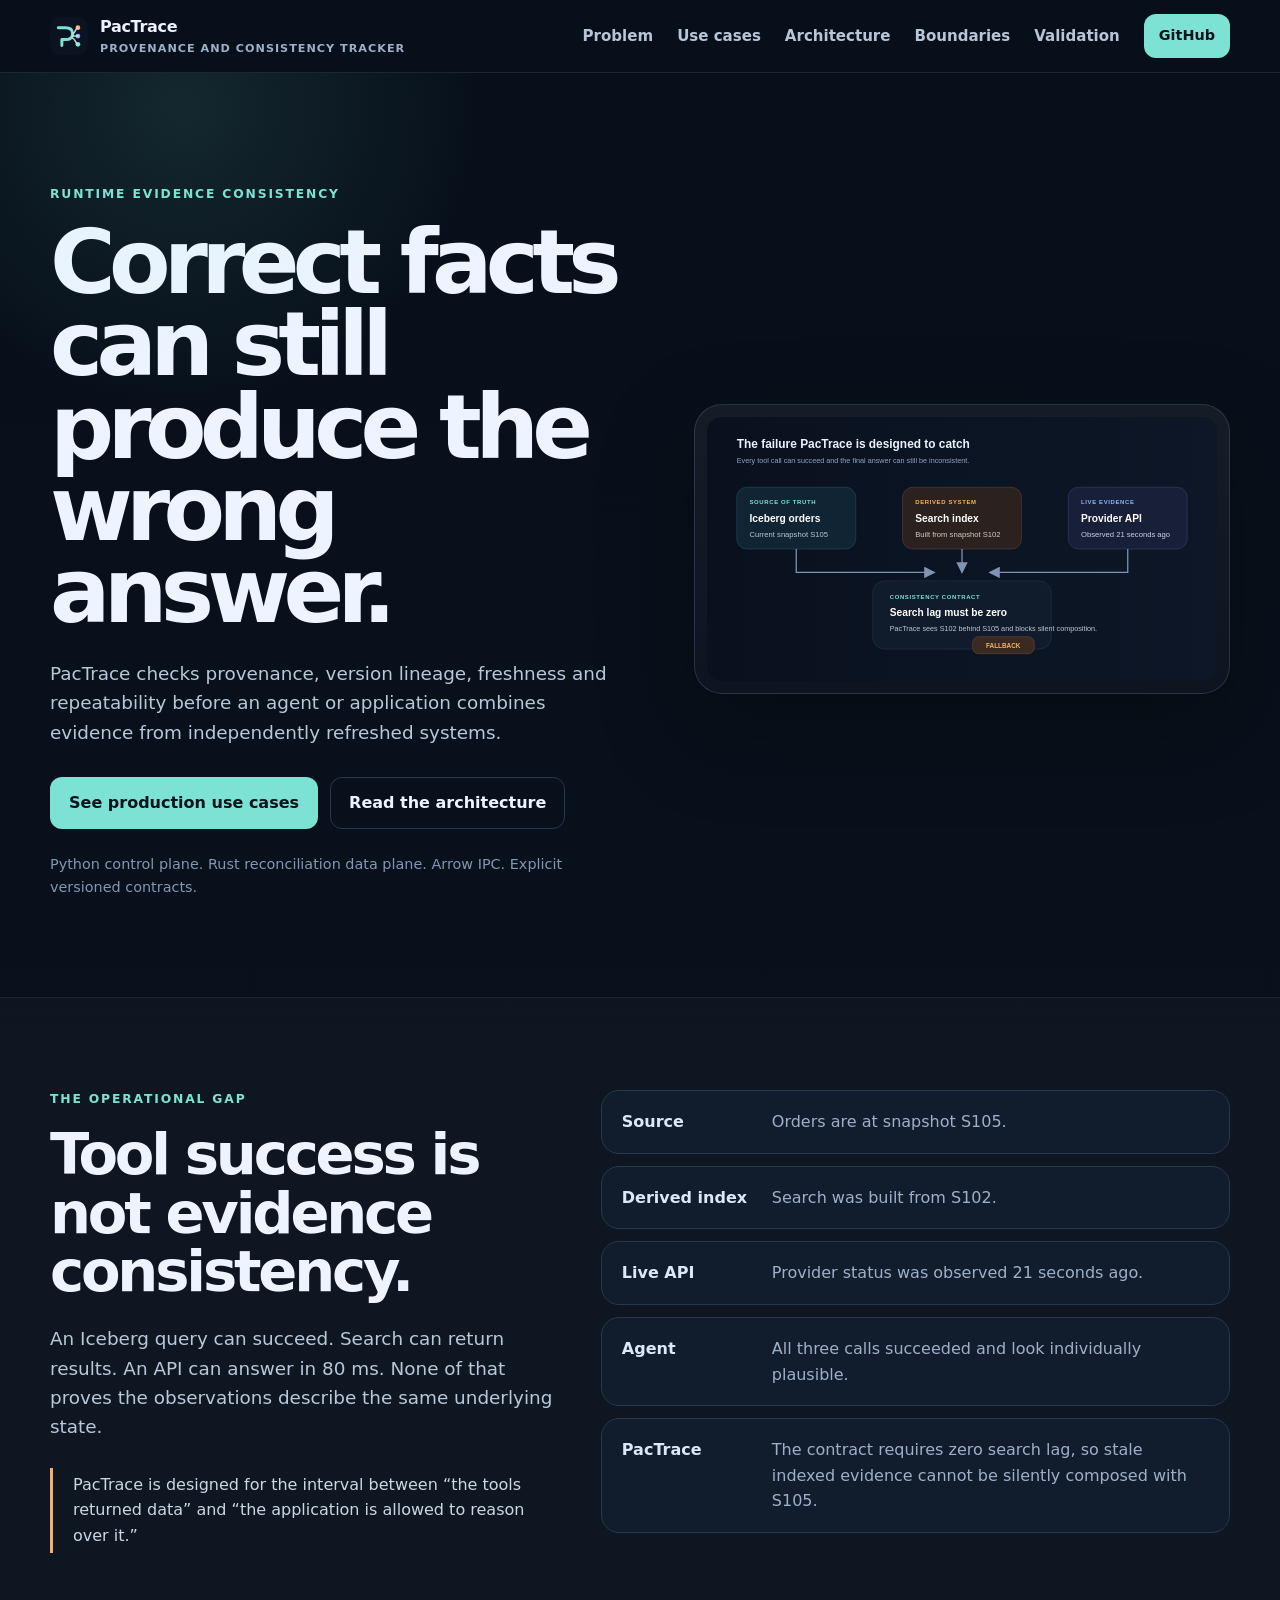
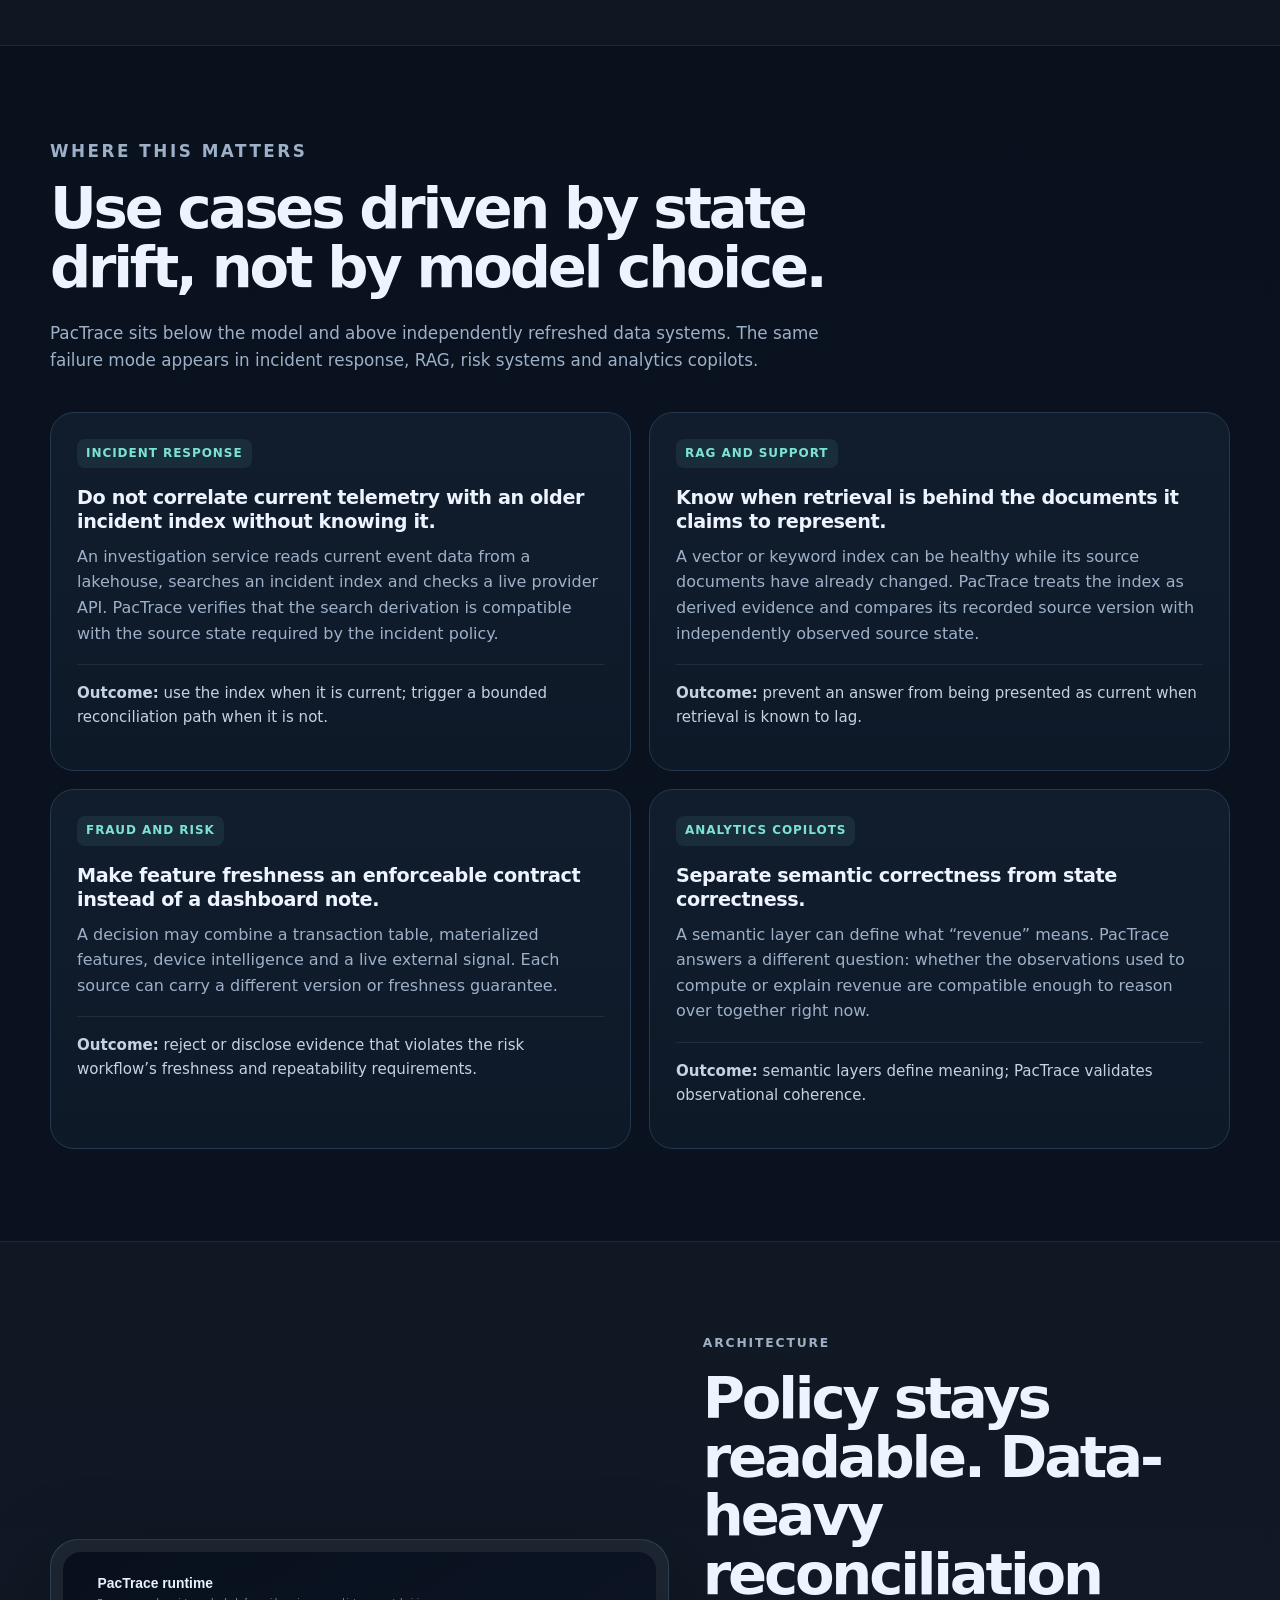
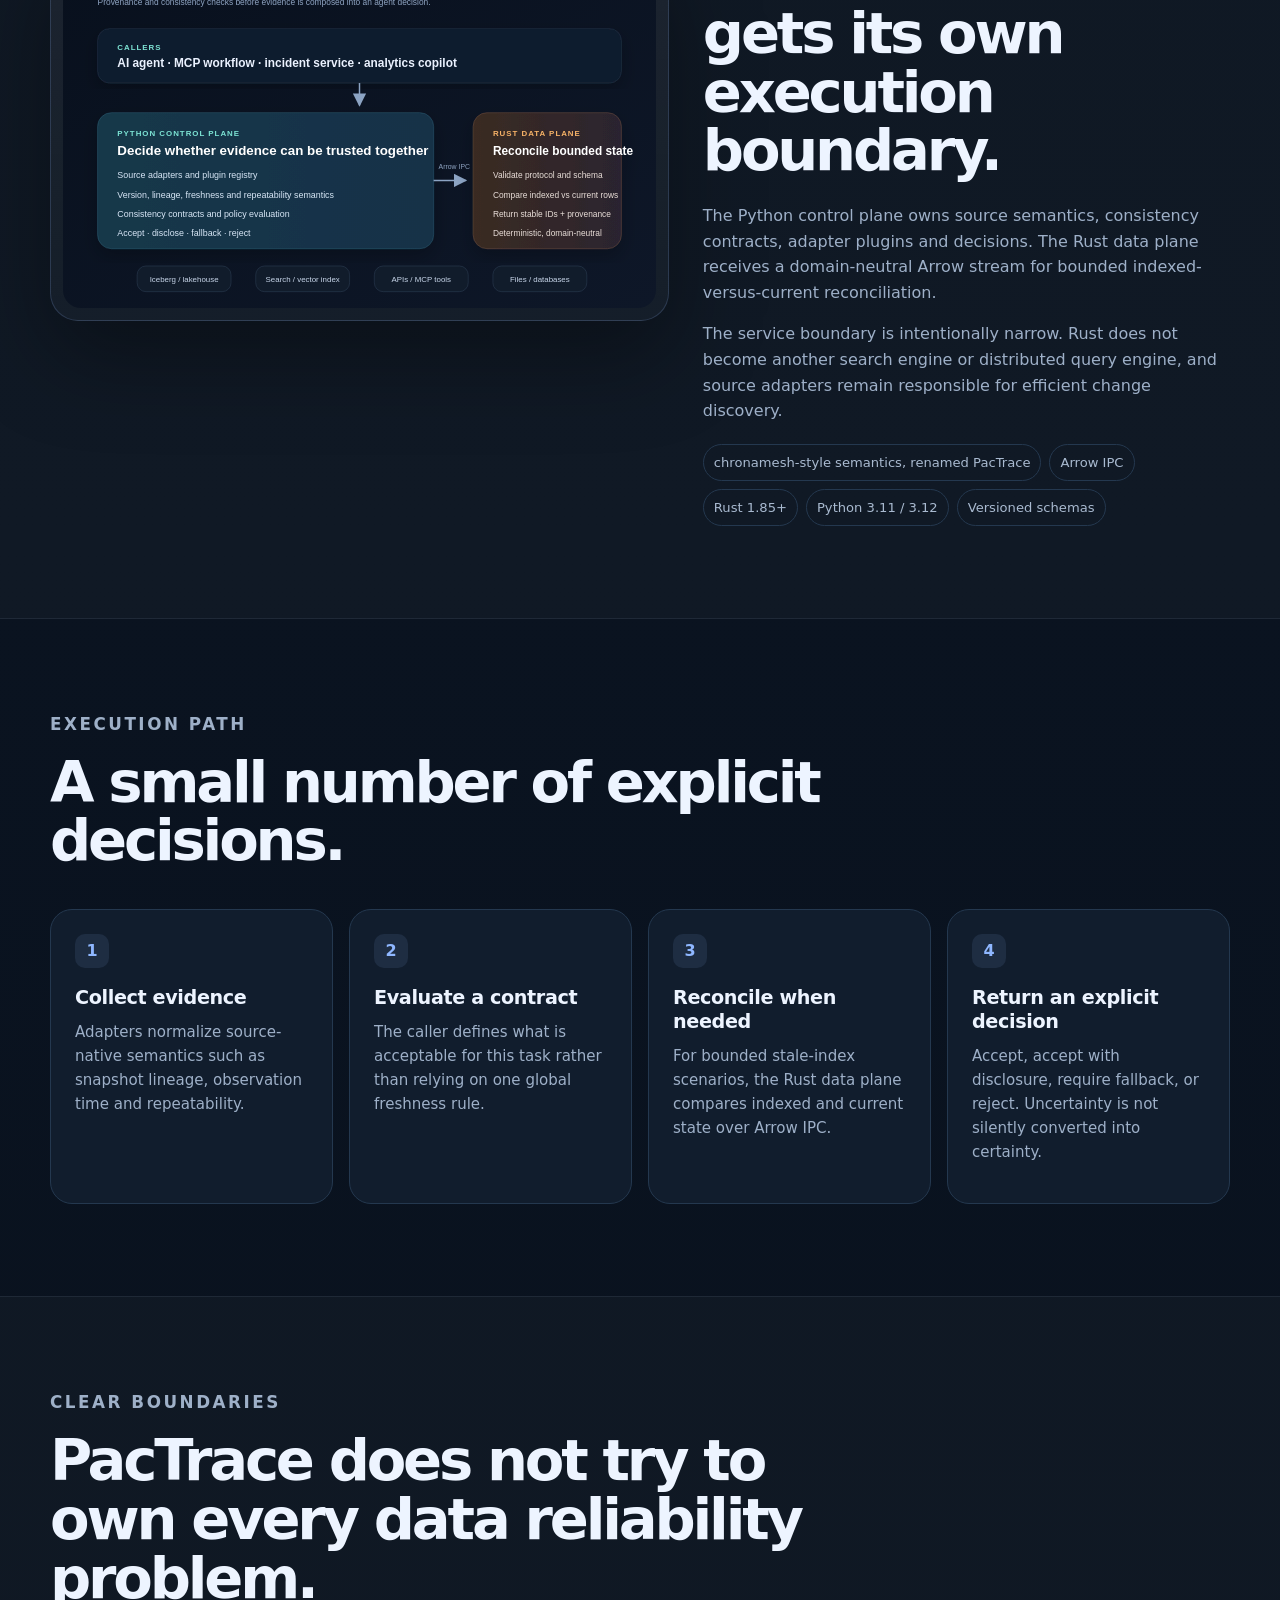
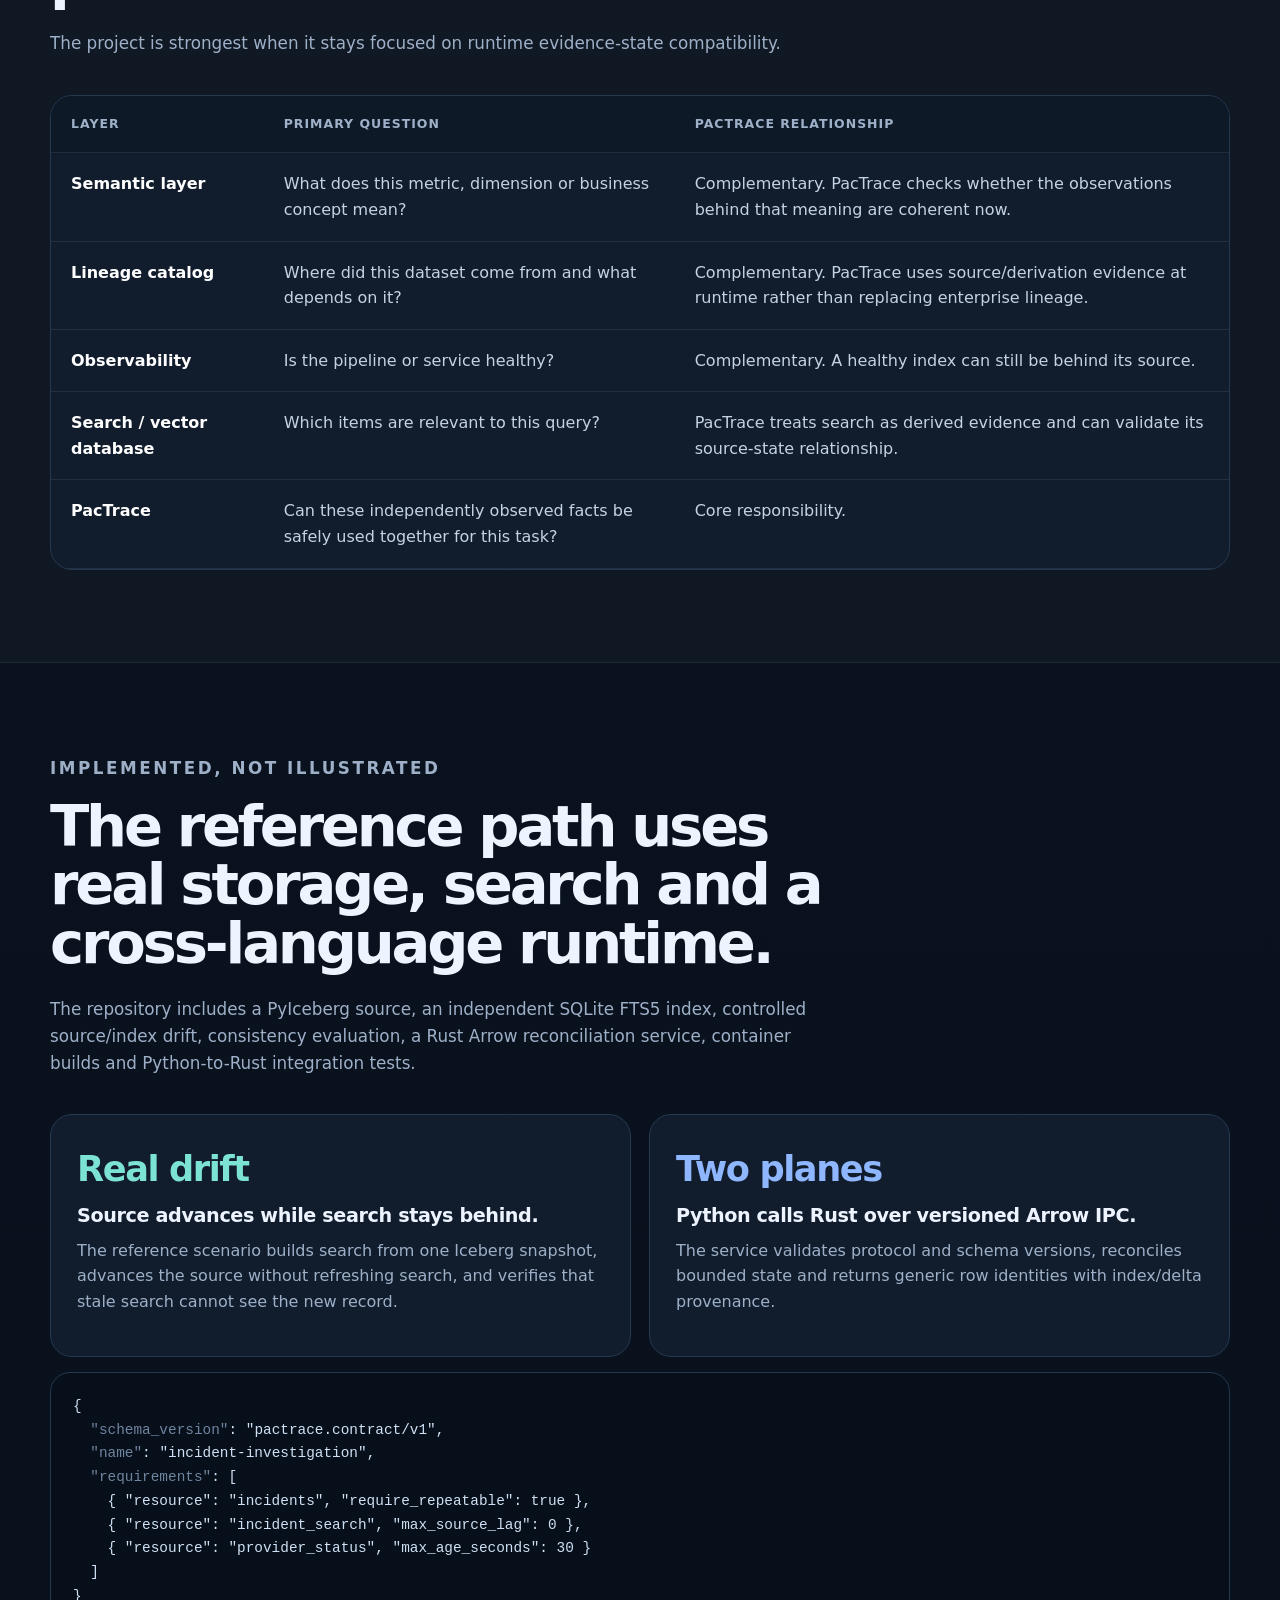
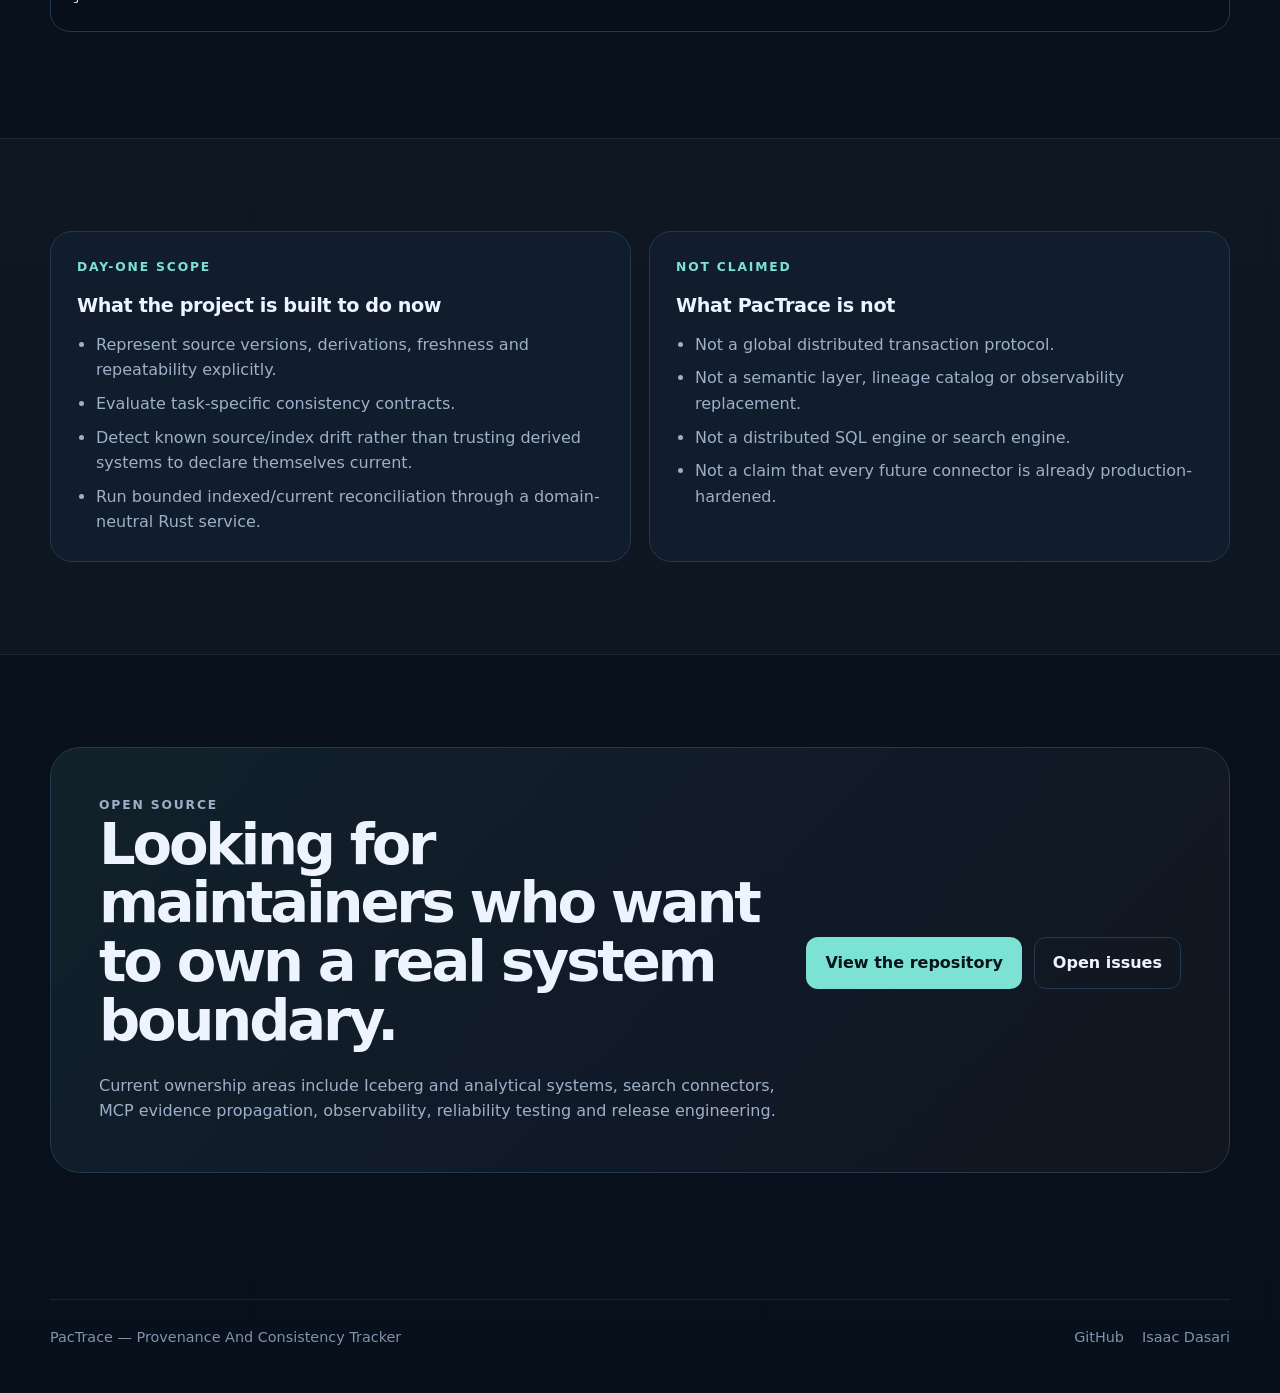
==== pactrace/index.html @ 899d8e6e "Build PacTrace project landing page" ====
<!doctype html>
<html lang="en">
<head>
  <meta charset="utf-8">
  <meta name="viewport" content="width=device-width,initial-scale=1">
  <title>PacTrace — Provenance and Consistency Tracker</title>
  <meta name="description" content="PacTrace verifies that evidence from databases, search indexes, APIs and tools represents compatible source states before an AI agent or application combines it.">
  <meta name="theme-color" content="#08101b">
  <link rel="icon" href="assets/logo.svg" type="image/svg+xml">
  <link rel="stylesheet" href="styles.css">
</head>
<body>
  <header class="site-header">
    <div class="shell nav">
      <a class="brand" href="#top" aria-label="PacTrace home">
        <img src="assets/logo.svg" alt="">
        <span>PacTrace<small>Provenance And Consistency Tracker</small></span>
      </a>
      <button class="nav-toggle" type="button" aria-label="Open navigation" aria-expanded="false">Menu</button>
      <nav class="nav-links" aria-label="Primary navigation">
        <a href="#problem">Problem</a>
        <a href="#use-cases">Use cases</a>
        <a href="#architecture">Architecture</a>
        <a href="#boundaries">Boundaries</a>
        <a href="#validation">Validation</a>
        <a class="button small" href="https://github.com/isaac-dasari/PacTrace">GitHub</a>
      </nav>
    </div>
  </header>

  <main id="top">
    <section class="hero">
      <div class="shell hero-grid">
        <div>
          <p class="eyebrow">Runtime evidence consistency</p>
          <h1>Correct facts can still produce the wrong answer.</h1>
          <p class="lede">PacTrace checks provenance, version lineage, freshness and repeatability before an agent or application combines evidence from independently refreshed systems.</p>
          <div class="hero-actions">
            <a class="button" href="#use-cases">See production use cases</a>
            <a class="button secondary" href="#architecture">Read the architecture</a>
          </div>
          <p class="hero-note">Python control plane. Rust reconciliation data plane. Arrow IPC. Explicit versioned contracts.</p>
        </div>
        <div class="visual-frame">
          <img src="assets/evidence-state.svg" alt="PacTrace detecting a stale search index against a newer source snapshot">
        </div>
      </div>
    </section>

    <section class="section alt" id="problem">
      <div class="shell problem-grid">
        <div class="problem-copy">
          <p class="eyebrow">The operational gap</p>
          <h2>Tool success is not evidence consistency.</h2>
          <p class="lede">An Iceberg query can succeed. Search can return results. An API can answer in 80 ms. None of that proves the observations describe the same underlying state.</p>
          <div class="callout">PacTrace is designed for the interval between “the tools returned data” and “the application is allowed to reason over it.”</div>
        </div>
        <div class="fact-list">
          <div class="fact"><strong>Source</strong><span>Orders are at snapshot S105.</span></div>
          <div class="fact"><strong>Derived index</strong><span>Search was built from S102.</span></div>
          <div class="fact"><strong>Live API</strong><span>Provider status was observed 21 seconds ago.</span></div>
          <div class="fact"><strong>Agent</strong><span>All three calls succeeded and look individually plausible.</span></div>
          <div class="fact"><strong>PacTrace</strong><span>The contract requires zero search lag, so stale indexed evidence cannot be silently composed with S105.</span></div>
        </div>
      </div>
    </section>

    <section class="section" id="use-cases">
      <div class="shell">
        <div class="section-head">
          <p class="eyebrow">Where this matters</p>
          <h2>Use cases driven by state drift, not by model choice.</h2>
          <p>PacTrace sits below the model and above independently refreshed data systems. The same failure mode appears in incident response, RAG, risk systems and analytics copilots.</p>
        </div>
        <div class="use-grid">
          <article class="use-card">
            <span class="label">Incident response</span>
            <h3>Do not correlate current telemetry with an older incident index without knowing it.</h3>
            <p>An investigation service reads current event data from a lakehouse, searches an incident index and checks a live provider API. PacTrace verifies that the search derivation is compatible with the source state required by the incident policy.</p>
            <p class="scenario"><strong>Outcome:</strong> use the index when it is current; trigger a bounded reconciliation path when it is not.</p>
          </article>
          <article class="use-card">
            <span class="label">RAG and support</span>
            <h3>Know when retrieval is behind the documents it claims to represent.</h3>
            <p>A vector or keyword index can be healthy while its source documents have already changed. PacTrace treats the index as derived evidence and compares its recorded source version with independently observed source state.</p>
            <p class="scenario"><strong>Outcome:</strong> prevent an answer from being presented as current when retrieval is known to lag.</p>
          </article>
          <article class="use-card">
            <span class="label">Fraud and risk</span>
            <h3>Make feature freshness an enforceable contract instead of a dashboard note.</h3>
            <p>A decision may combine a transaction table, materialized features, device intelligence and a live external signal. Each source can carry a different version or freshness guarantee.</p>
            <p class="scenario"><strong>Outcome:</strong> reject or disclose evidence that violates the risk workflow’s freshness and repeatability requirements.</p>
          </article>
          <article class="use-card">
            <span class="label">Analytics copilots</span>
            <h3>Separate semantic correctness from state correctness.</h3>
            <p>A semantic layer can define what “revenue” means. PacTrace answers a different question: whether the observations used to compute or explain revenue are compatible enough to reason over together right now.</p>
            <p class="scenario"><strong>Outcome:</strong> semantic layers define meaning; PacTrace validates observational coherence.</p>
          </article>
        </div>
      </div>
    </section>

    <section class="section alt" id="architecture">
      <div class="shell arch-grid">
        <div class="visual-frame">
          <img src="assets/architecture.svg" alt="PacTrace Python control plane and Rust data plane architecture">
        </div>
        <div class="arch-copy">
          <p class="eyebrow">Architecture</p>
          <h2>Policy stays readable. Data-heavy reconciliation gets its own execution boundary.</h2>
          <p>The Python control plane owns source semantics, consistency contracts, adapter plugins and decisions. The Rust data plane receives a domain-neutral Arrow stream for bounded indexed-versus-current reconciliation.</p>
          <p>The service boundary is intentionally narrow. Rust does not become another search engine or distributed query engine, and source adapters remain responsible for efficient change discovery.</p>
          <div class="pill-row">
            <span class="pill">chronamesh-style semantics, renamed PacTrace</span>
            <span class="pill">Arrow IPC</span>
            <span class="pill">Rust 1.85+</span>
            <span class="pill">Python 3.11 / 3.12</span>
            <span class="pill">Versioned schemas</span>
          </div>
        </div>
      </div>
    </section>

    <section class="section">
      <div class="shell">
        <div class="section-head">
          <p class="eyebrow">Execution path</p>
          <h2>A small number of explicit decisions.</h2>
        </div>
        <div class="steps">
          <article class="step"><h3>Collect evidence</h3><p>Adapters normalize source-native semantics such as snapshot lineage, observation time and repeatability.</p></article>
          <article class="step"><h3>Evaluate a contract</h3><p>The caller defines what is acceptable for this task rather than relying on one global freshness rule.</p></article>
          <article class="step"><h3>Reconcile when needed</h3><p>For bounded stale-index scenarios, the Rust data plane compares indexed and current state over Arrow IPC.</p></article>
          <article class="step"><h3>Return an explicit decision</h3><p>Accept, accept with disclosure, require fallback, or reject. Uncertainty is not silently converted into certainty.</p></article>
        </div>
      </div>
    </section>

    <section class="section alt" id="boundaries">
      <div class="shell">
        <div class="section-head">
          <p class="eyebrow">Clear boundaries</p>
          <h2>PacTrace does not try to own every data reliability problem.</h2>
          <p>The project is strongest when it stays focused on runtime evidence-state compatibility.</p>
        </div>
        <div class="compare">
          <table>
            <thead><tr><th>Layer</th><th>Primary question</th><th>PacTrace relationship</th></tr></thead>
            <tbody>
              <tr><td>Semantic layer</td><td>What does this metric, dimension or business concept mean?</td><td>Complementary. PacTrace checks whether the observations behind that meaning are coherent now.</td></tr>
              <tr><td>Lineage catalog</td><td>Where did this dataset come from and what depends on it?</td><td>Complementary. PacTrace uses source/derivation evidence at runtime rather than replacing enterprise lineage.</td></tr>
              <tr><td>Observability</td><td>Is the pipeline or service healthy?</td><td>Complementary. A healthy index can still be behind its source.</td></tr>
              <tr><td>Search / vector database</td><td>Which items are relevant to this query?</td><td>PacTrace treats search as derived evidence and can validate its source-state relationship.</td></tr>
              <tr><td>PacTrace</td><td>Can these independently observed facts be safely used together for this task?</td><td>Core responsibility.</td></tr>
            </tbody>
          </table>
        </div>
      </div>
    </section>

    <section class="section" id="validation">
      <div class="shell">
        <div class="section-head">
          <p class="eyebrow">Implemented, not illustrated</p>
          <h2>The reference path uses real storage, search and a cross-language runtime.</h2>
          <p>The repository includes a PyIceberg source, an independent SQLite FTS5 index, controlled source/index drift, consistency evaluation, a Rust Arrow reconciliation service, container builds and Python-to-Rust integration tests.</p>
        </div>
        <div class="proof-grid">
          <article class="proof-card">
            <div class="metric teal">Real drift</div>
            <h3>Source advances while search stays behind.</h3>
            <p>The reference scenario builds search from one Iceberg snapshot, advances the source without refreshing search, and verifies that stale search cannot see the new record.</p>
          </article>
          <article class="proof-card">
            <div class="metric blue">Two planes</div>
            <h3>Python calls Rust over versioned Arrow IPC.</h3>
            <p>The service validates protocol and schema versions, reconciles bounded state and returns generic row identities with index/delta provenance.</p>
          </article>
        </div>
        <pre class="code" aria-label="PacTrace consistency contract example"><code>{
  <span class="dim">"schema_version"</span>: "pactrace.contract/v1",
  <span class="dim">"name"</span>: "incident-investigation",
  <span class="dim">"requirements"</span>: [
    { "resource": "incidents", "require_repeatable": true },
    { "resource": "incident_search", "max_source_lag": 0 },
    { "resource": "provider_status", "max_age_seconds": 30 }
  ]
}</code></pre>
      </div>
    </section>

    <section class="section alt">
      <div class="shell boundary-grid">
        <article class="boundary">
          <p class="eyebrow">Day-one scope</p>
          <h3>What the project is built to do now</h3>
          <ul>
            <li>Represent source versions, derivations, freshness and repeatability explicitly.</li>
            <li>Evaluate task-specific consistency contracts.</li>
            <li>Detect known source/index drift rather than trusting derived systems to declare themselves current.</li>
            <li>Run bounded indexed/current reconciliation through a domain-neutral Rust service.</li>
          </ul>
        </article>
        <article class="boundary">
          <p class="eyebrow">Not claimed</p>
          <h3>What PacTrace is not</h3>
          <ul>
            <li>Not a global distributed transaction protocol.</li>
            <li>Not a semantic layer, lineage catalog or observability replacement.</li>
            <li>Not a distributed SQL engine or search engine.</li>
            <li>Not a claim that every future connector is already production-hardened.</li>
          </ul>
        </article>
      </div>
    </section>

    <section class="section">
      <div class="shell cta">
        <div>
          <p class="eyebrow">Open source</p>
          <h2>Looking for maintainers who want to own a real system boundary.</h2>
          <p>Current ownership areas include Iceberg and analytical systems, search connectors, MCP evidence propagation, observability, reliability testing and release engineering.</p>
        </div>
        <div class="hero-actions">
          <a class="button" href="https://github.com/isaac-dasari/PacTrace">View the repository</a>
          <a class="button secondary" href="https://github.com/isaac-dasari/PacTrace/issues">Open issues</a>
        </div>
      </div>
    </section>
  </main>

  <footer>
    <div class="shell footer-row">
      <span>PacTrace — Provenance And Consistency Tracker</span>
      <div class="footer-links">
        <a href="https://github.com/isaac-dasari/PacTrace">GitHub</a>
        <a href="https://isaac-dasari.github.io/">Isaac Dasari</a>
      </div>
    </div>
  </footer>
  <script src="script.js"></script>
</body>
</html>
---- pactrace/styles.css ----
:root{
  --bg:#08101b;
  --bg-soft:#0d1725;
  --panel:#111d2d;
  --panel-2:#142235;
  --text:#edf4ff;
  --muted:#9eb0c8;
  --line:#24384f;
  --teal:#7ce3d4;
  --blue:#8fb7ff;
  --amber:#f7b267;
  --max:1180px;
}
*{box-sizing:border-box}
html{scroll-behavior:smooth}
body{margin:0;background:linear-gradient(180deg,#07101a 0%,#0a1320 48%,#08101b 100%);color:var(--text);font-family:Inter,ui-sans-serif,system-ui,-apple-system,BlinkMacSystemFont,"Segoe UI",sans-serif;line-height:1.6}
a{color:inherit;text-decoration:none}
img{max-width:100%;display:block}
button{font:inherit}
.shell{width:min(var(--max),calc(100% - 40px));margin:0 auto}
.site-header{position:sticky;top:0;z-index:30;background:rgba(8,16,27,.86);backdrop-filter:blur(16px);border-bottom:1px solid rgba(158,176,200,.14)}
.nav{min-height:72px;display:flex;align-items:center;justify-content:space-between;gap:24px}
.brand{display:flex;align-items:center;gap:12px;font-weight:750;letter-spacing:-.02em}
.brand img{width:38px;height:38px}
.brand small{display:block;color:var(--muted);font-weight:550;font-size:.7rem;letter-spacing:.09em;text-transform:uppercase}
.nav-links{display:flex;align-items:center;gap:24px;color:#b7c5d8;font-size:.94rem;font-weight:650}
.nav-links a:hover{color:white}
.nav-toggle{display:none;border:1px solid var(--line);border-radius:12px;background:transparent;color:white;padding:8px 11px}
.button{display:inline-flex;align-items:center;justify-content:center;gap:8px;border-radius:12px;padding:12px 18px;background:var(--teal);color:#07121a;font-weight:760;border:1px solid transparent;transition:.18s ease}
.button:hover{transform:translateY(-1px);filter:brightness(1.03)}
.button.secondary{background:transparent;color:var(--text);border-color:var(--line)}
.button.small{padding:9px 14px;font-size:.9rem}
.hero{padding:112px 0 84px;position:relative;overflow:hidden}
.hero:before{content:"";position:absolute;inset:-30% auto auto -10%;width:620px;height:620px;background:radial-gradient(circle,rgba(124,227,212,.11),transparent 68%);pointer-events:none}
.hero-grid{display:grid;grid-template-columns:1.04fr .96fr;align-items:center;gap:64px}
.eyebrow{margin:0 0 16px;color:var(--teal);font-size:.77rem;font-weight:800;letter-spacing:.15em;text-transform:uppercase}
h1{font-size:clamp(3.1rem,7vw,6.7rem);line-height:.92;letter-spacing:-.075em;margin:0 0 26px;max-width:820px}
h2{font-size:clamp(2.15rem,4.5vw,3.7rem);line-height:1.02;letter-spacing:-.055em;margin:0 0 22px}
h3{font-size:1.2rem;line-height:1.25;margin:0 0 10px;letter-spacing:-.02em}
p{margin-top:0}
.lede{color:#b8c7da;font-size:1.15rem;max-width:760px}
.hero-actions{display:flex;gap:12px;flex-wrap:wrap;margin:30px 0 24px}
.hero-note{color:#8297b3;font-size:.9rem}
.visual-frame{background:linear-gradient(180deg,rgba(255,255,255,.055),rgba(255,255,255,.025));border:1px solid rgba(143,183,255,.18);padding:12px;border-radius:28px;box-shadow:0 34px 90px rgba(0,0,0,.34)}
.section{padding:92px 0}
.section.alt{background:rgba(255,255,255,.022);border-block:1px solid rgba(158,176,200,.11)}
.section-head{max-width:790px;margin-bottom:38px}
.section-head p{color:var(--muted);font-size:1.05rem}
.problem-grid{display:grid;grid-template-columns:.9fr 1.1fr;gap:36px;align-items:start}
.problem-copy{position:sticky;top:112px}
.callout{border-left:3px solid var(--amber);padding:4px 0 4px 20px;margin-top:26px;color:#cbd7e7}
.fact-list{display:grid;gap:12px}
.fact{display:grid;grid-template-columns:130px 1fr;gap:20px;padding:18px 20px;border-radius:18px;background:var(--panel);border:1px solid var(--line)}
.fact strong{color:#dce8f7}
.fact span{color:var(--muted)}
.use-grid{display:grid;grid-template-columns:repeat(2,minmax(0,1fr));gap:18px}
.use-card{background:linear-gradient(180deg,var(--panel),#0e1928);border:1px solid var(--line);border-radius:24px;padding:26px;min-height:250px}
.use-card .label{display:inline-flex;margin-bottom:18px;padding:5px 9px;border-radius:8px;background:rgba(124,227,212,.08);color:var(--teal);font-size:.75rem;font-weight:800;letter-spacing:.08em;text-transform:uppercase}
.use-card p{color:var(--muted)}
.use-card .scenario{margin-top:18px;padding-top:16px;border-top:1px solid rgba(158,176,200,.12);color:#c5d2e2;font-size:.94rem}
.arch-grid{display:grid;grid-template-columns:1.08fr .92fr;gap:34px;align-items:center}
.arch-copy p{color:var(--muted)}
.pill-row{display:flex;flex-wrap:wrap;gap:8px;margin-top:20px}
.pill{padding:7px 10px;border-radius:999px;border:1px solid var(--line);color:#a9bad0;font-size:.82rem}
.steps{display:grid;grid-template-columns:repeat(4,1fr);gap:16px;counter-reset:step}
.step{padding:24px;border:1px solid var(--line);border-radius:22px;background:var(--panel);counter-increment:step}
.step:before{content:counter(step);display:grid;place-items:center;width:34px;height:34px;border-radius:10px;background:rgba(143,183,255,.1);color:var(--blue);font-weight:800;margin-bottom:18px}
.step p{color:var(--muted);font-size:.94rem}
.compare{overflow:auto;border:1px solid var(--line);border-radius:22px;background:var(--panel)}
table{border-collapse:collapse;width:100%;min-width:760px}
th,td{text-align:left;padding:18px 20px;border-bottom:1px solid rgba(158,176,200,.12);vertical-align:top}
th{font-size:.78rem;text-transform:uppercase;letter-spacing:.08em;color:#9fb1c9;background:#0e1928}
td{color:#c5d2e2}
td:first-child{color:white;font-weight:700}
.proof-grid{display:grid;grid-template-columns:1fr 1fr;gap:18px}
.proof-card{padding:26px;border:1px solid var(--line);border-radius:22px;background:var(--panel)}
.proof-card p{color:var(--muted)}
.metric{font-size:2.2rem;letter-spacing:-.04em;font-weight:800;margin-bottom:6px}
.metric.teal{color:var(--teal)}
.metric.blue{color:var(--blue)}
.code{background:#07101a;border:1px solid var(--line);border-radius:20px;padding:22px;overflow:auto;color:#cfe0f4;font:500 .9rem/1.65 ui-monospace,SFMono-Regular,Menlo,Consolas,monospace}
.code .dim{color:#6f84a0}
.boundary-grid{display:grid;grid-template-columns:1fr 1fr;gap:18px}
.boundary{padding:26px;border-radius:22px;border:1px solid var(--line);background:var(--panel)}
.boundary h3{margin-bottom:14px}
.boundary ul{margin:0;padding-left:19px;color:var(--muted)}
.boundary li+li{margin-top:8px}
.cta{padding:48px;border:1px solid var(--line);border-radius:30px;background:linear-gradient(130deg,rgba(124,227,212,.08),rgba(143,183,255,.06),rgba(247,178,103,.04));display:grid;grid-template-columns:1fr auto;gap:26px;align-items:center}
.cta p{color:var(--muted);margin-bottom:0}
footer{padding:34px 0 44px;color:#7f93ad;font-size:.9rem}
.footer-row{display:flex;justify-content:space-between;gap:20px;flex-wrap:wrap;border-top:1px solid rgba(158,176,200,.12);padding-top:26px}
.footer-links{display:flex;gap:18px;flex-wrap:wrap}
@media(max-width:980px){
  .hero-grid,.problem-grid,.arch-grid,.proof-grid,.boundary-grid,.cta{grid-template-columns:1fr}
  .use-grid{grid-template-columns:1fr}
  .steps{grid-template-columns:1fr 1fr}
  .problem-copy{position:static}
}
@media(max-width:760px){
  .shell{width:min(var(--max),calc(100% - 28px))}
  .hero{padding-top:88px}
  .section{padding:72px 0}
  .nav-toggle{display:block}
  .nav-links{display:none;position:absolute;left:14px;right:14px;top:72px;padding:16px;background:#0d1725;border:1px solid var(--line);border-radius:16px;flex-direction:column;align-items:stretch}
  .nav-links.open{display:flex}
  .steps{grid-template-columns:1fr}
  .fact{grid-template-columns:1fr;gap:4px}
  h1{font-size:clamp(3rem,16vw,5rem)}
}
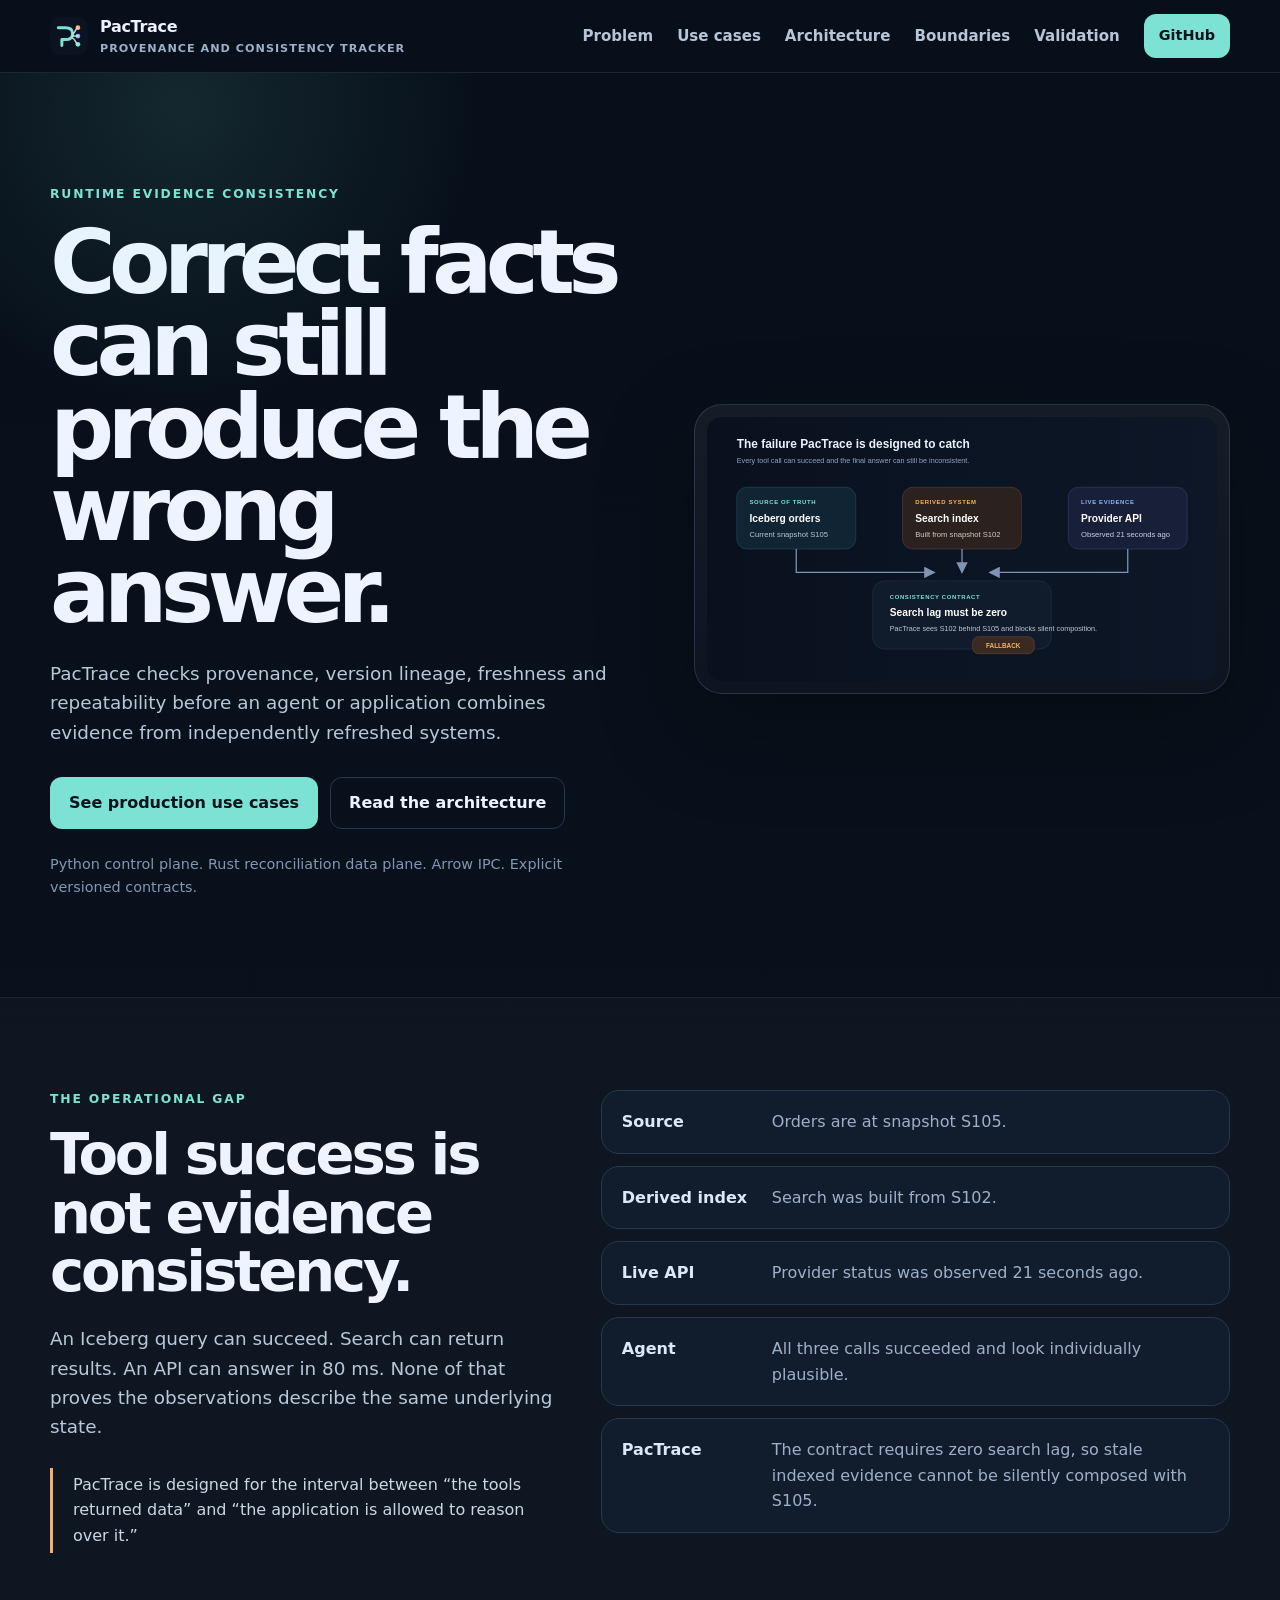
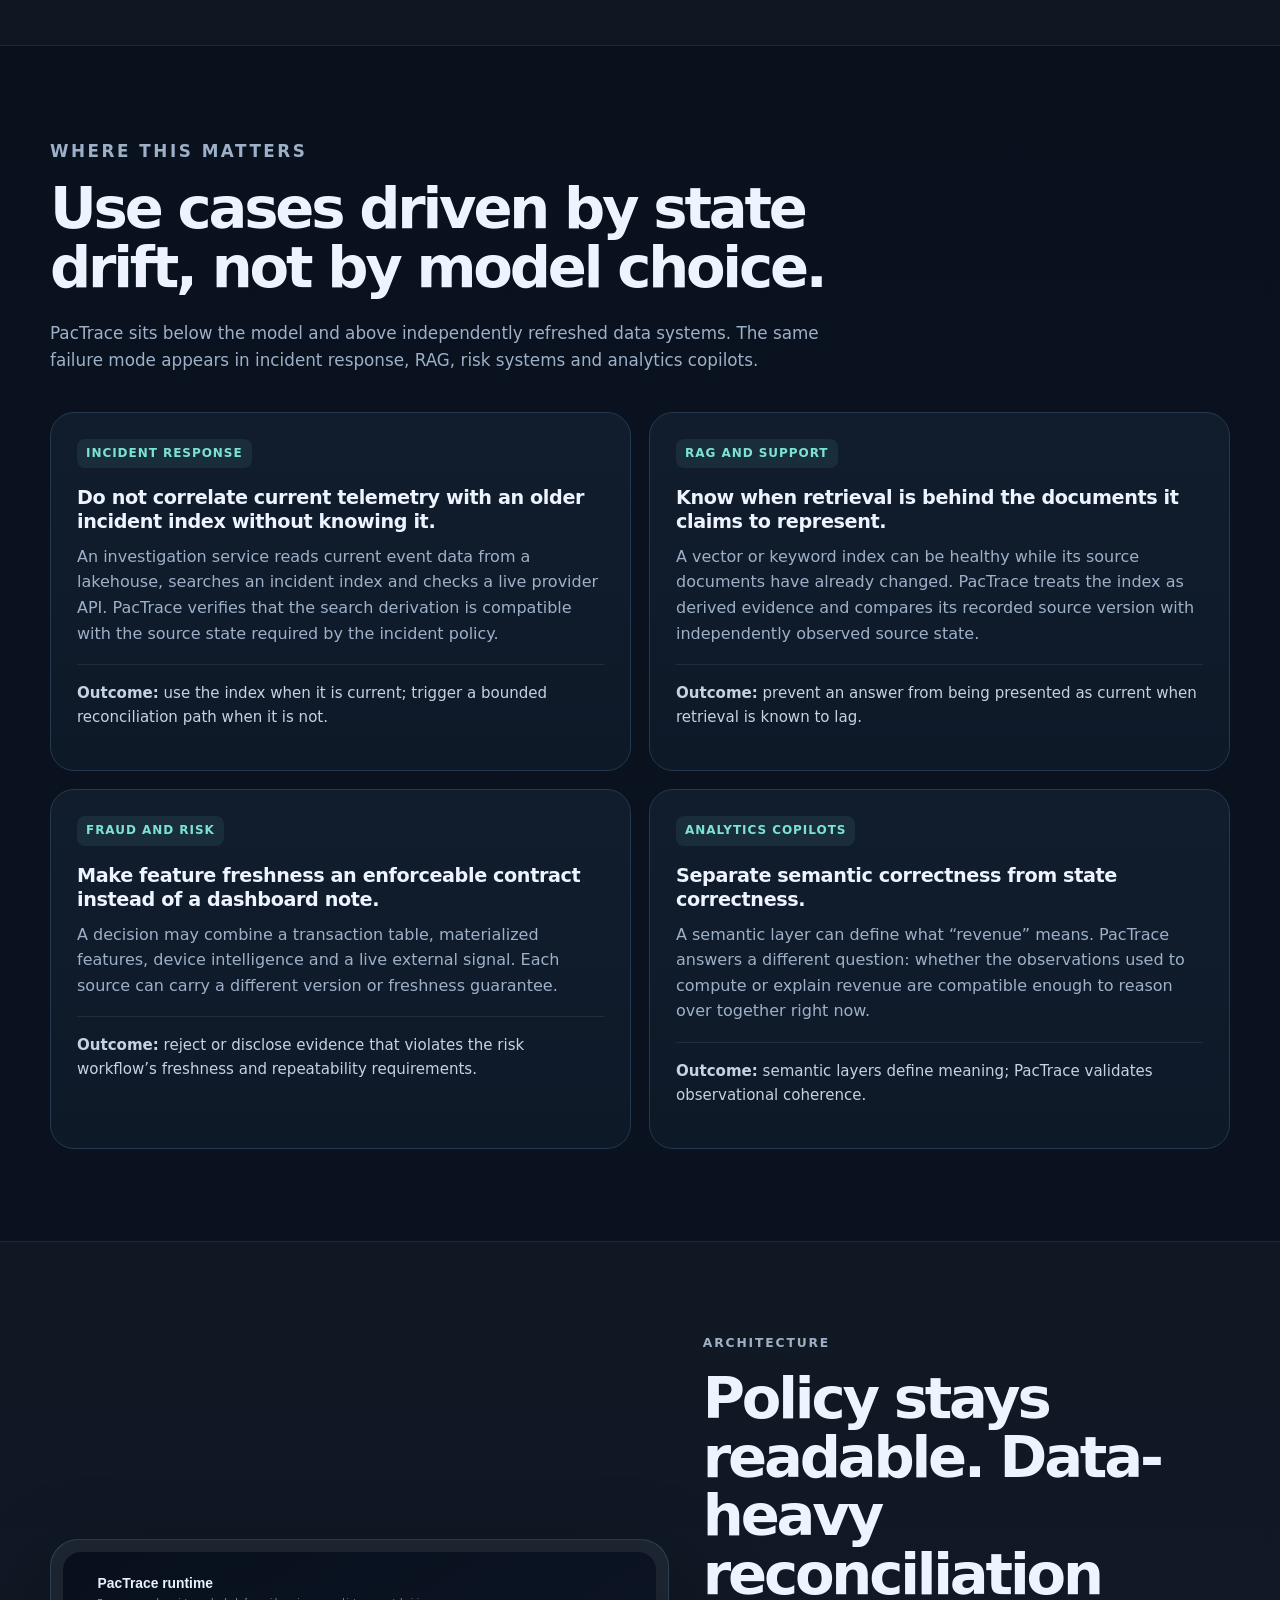
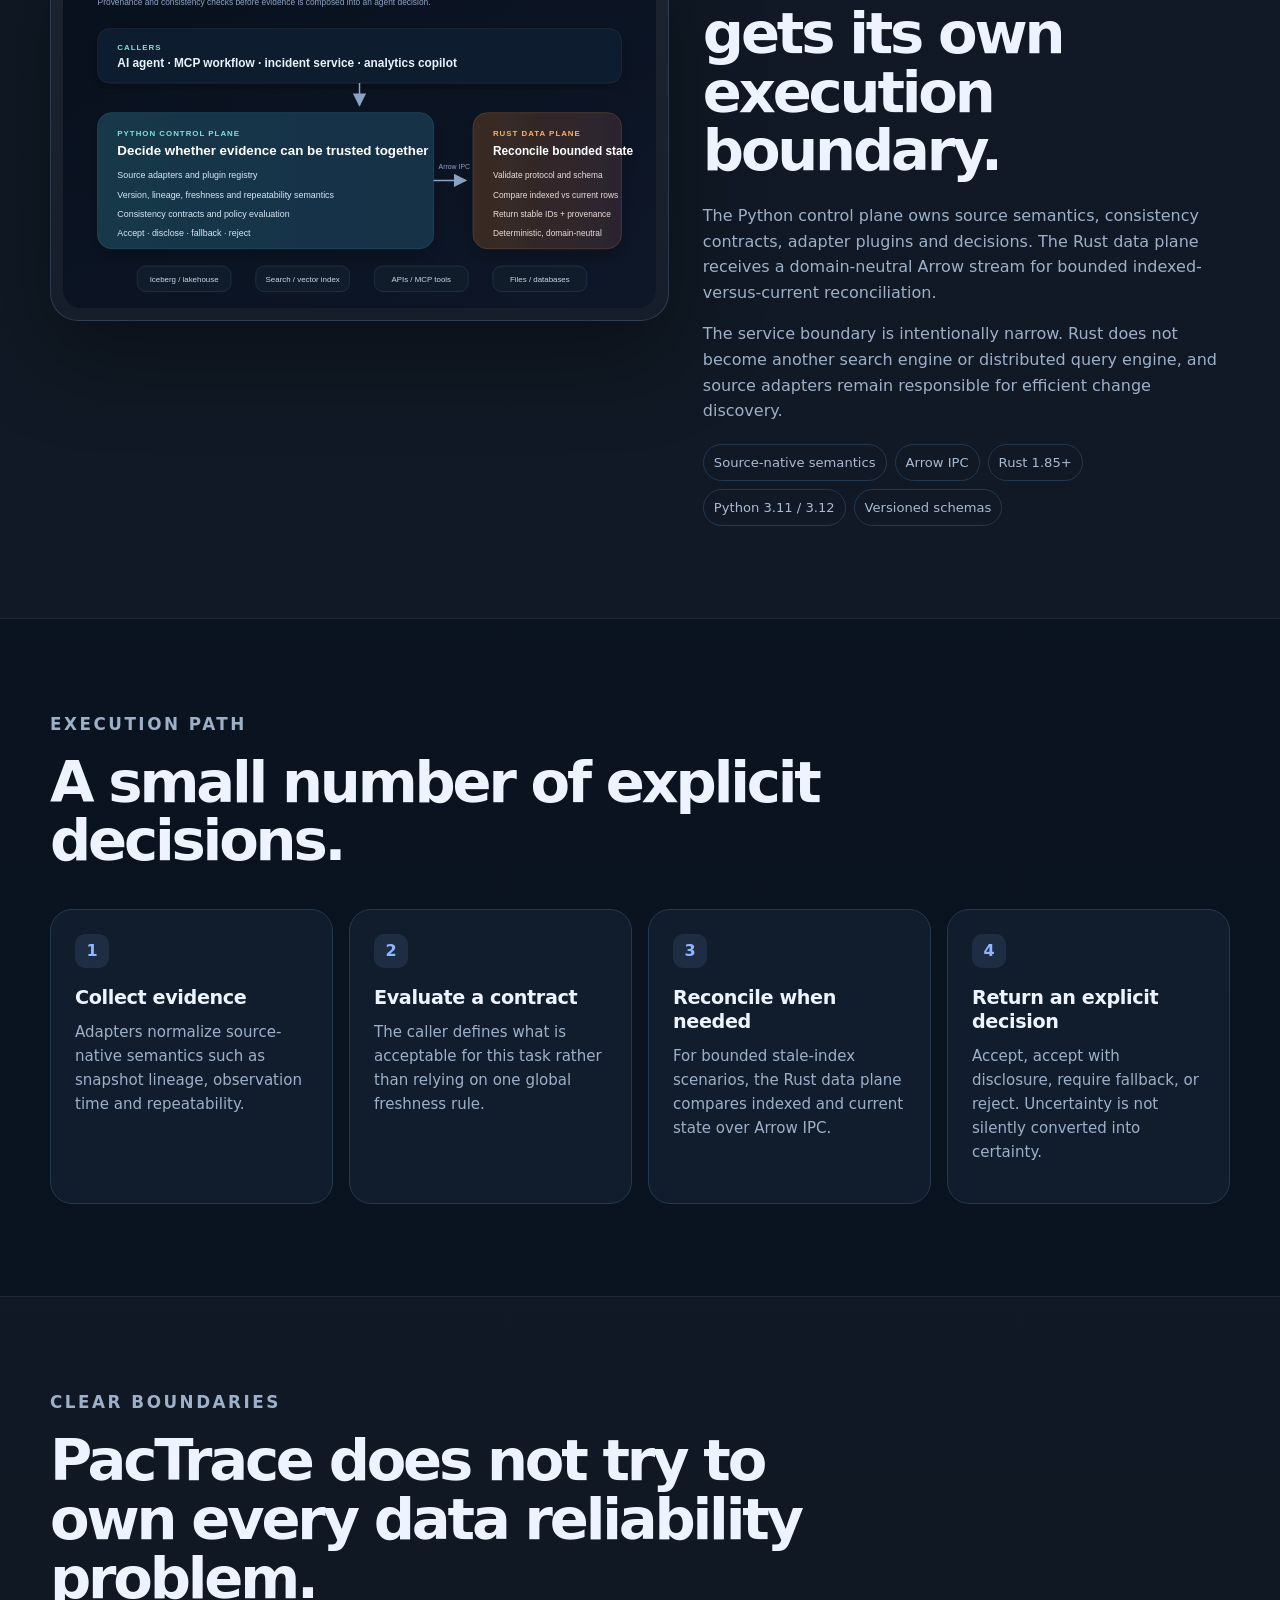
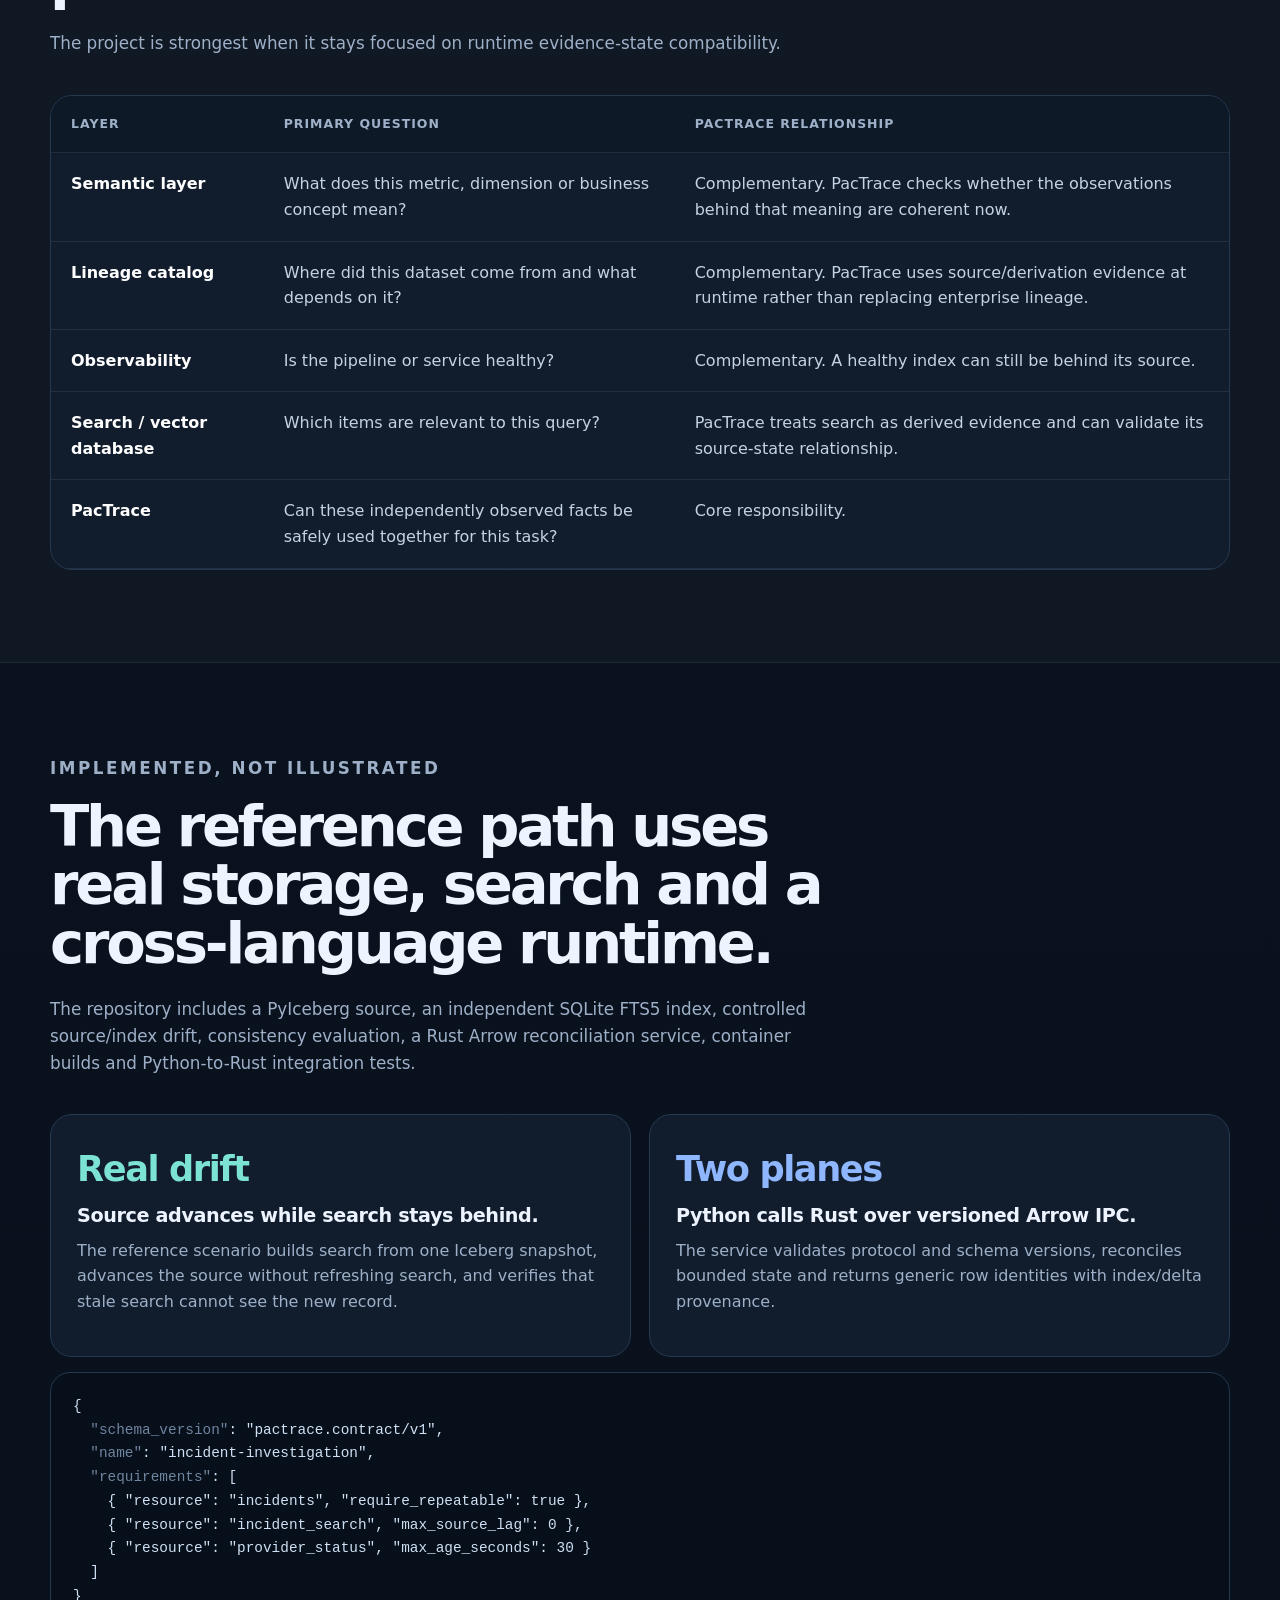
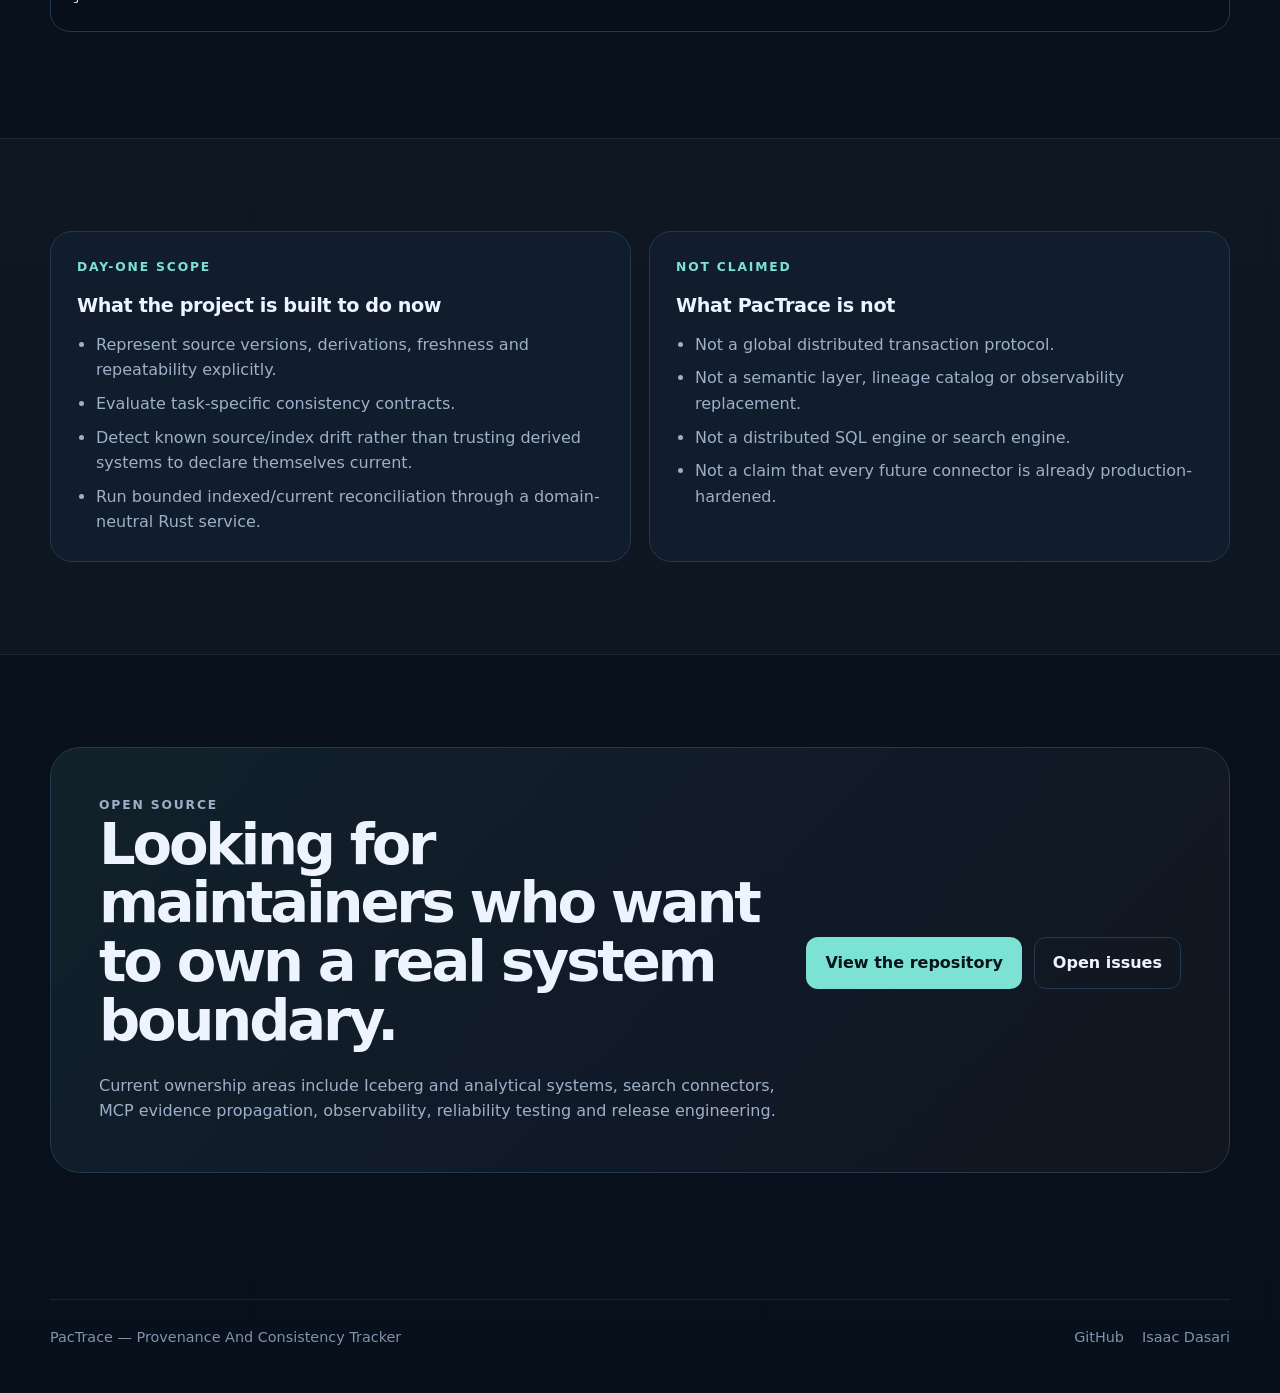
==== commit 7cddd1fe: "Polish PacTrace launch copy" ====
--- a/pactrace/index.html
+++ b/pactrace/index.html
@@ -112,7 +112,7 @@
           <p>The Python control plane owns source semantics, consistency contracts, adapter plugins and decisions. The Rust data plane receives a domain-neutral Arrow stream for bounded indexed-versus-current reconciliation.</p>
           <p>The service boundary is intentionally narrow. Rust does not become another search engine or distributed query engine, and source adapters remain responsible for efficient change discovery.</p>
           <div class="pill-row">
-            <span class="pill">chronamesh-style semantics, renamed PacTrace</span>
+            <span class="pill">Source-native semantics</span>
             <span class="pill">Arrow IPC</span>
             <span class="pill">Rust 1.85+</span>
             <span class="pill">Python 3.11 / 3.12</span>
